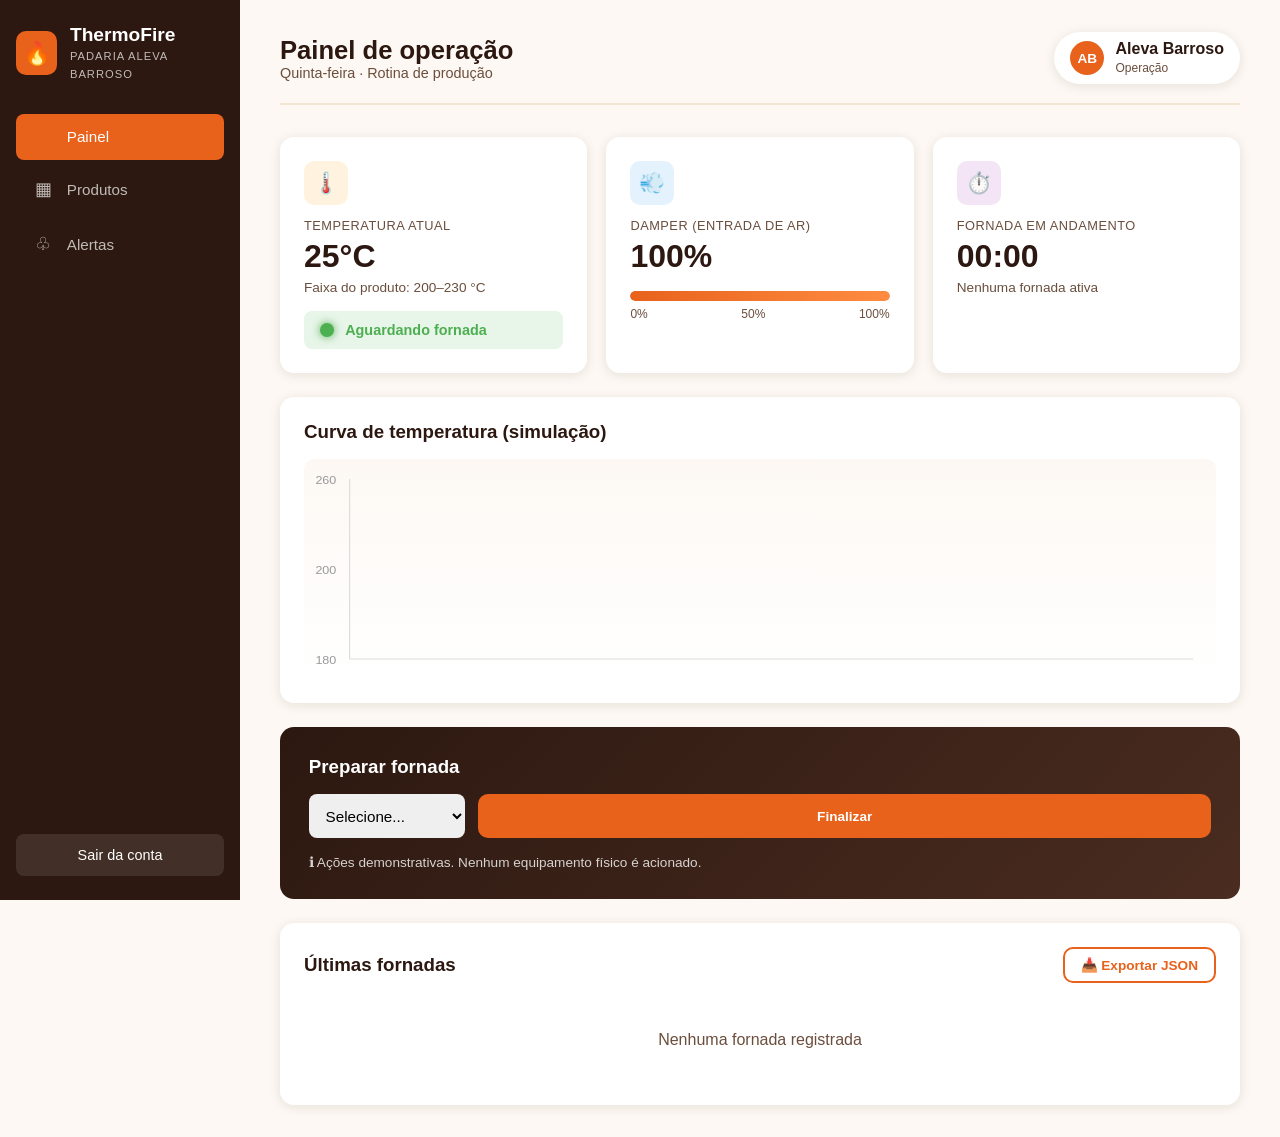
==== index.html @ 8287d2c8 "padaria" ====
<!DOCTYPE html>
<html lang="pt-BR">
<head>
  <meta charset="UTF-8">
  <title>Painel | ThermoFire</title>
  <link rel="stylesheet" href="stylle.css">
</head>
<body>
  <div class="app">
    <aside class="sidebar">
      <div class="auth-logo">
        <div class="auth-logo-icon">🔥</div>
        <div><h2>ThermoFire</h2><small>PADARIA ALEVA BARROSO</small></div>
      </div>
      <nav>
        <a href="index.html" class="active"><span class="icon"></span>Painel</a>
        <a href="produtos.html"><span class="icon">▦</span>Produtos</a>
        <a href="alertas.html"><span class="icon">♧</span>Alertas</a>
      </nav>
      <div class="sidebar-footer">
        <button id="btn-logout"> Sair da conta</button>
      </div>
    </aside>

    <main class="main">
      <div class="topbar">
        <div>
          <h1>Painel de operação</h1>
          <p>Quinta-feira · Rotina de produção</p>
        </div>
        <div class="user-badge">
          <div class="user-avatar">AB</div>
          <div><strong>Aleva Barroso</strong><br><small>Operação</small></div>
        </div>
      </div>

      <div class="grid">
        <div class="card">
          <div class="card-icon laranja">🌡️</div>
          <div class="card-label">Temperatura atual</div>
          <div class="card-value" id="cur-temp">25°C</div>
          <div class="card-sub">Faixa do produto: 200–230 °C</div>
          <div class="status verde">
            <div class="led verde" id="led"></div>
            <span id="status-txt">Aguardando fornada</span>
          </div>
        </div>

        <div class="card">
          <div class="card-icon azul">💨</div>
          <div class="card-label">Damper (entrada de ar)</div>
          <div class="card-value" id="damper-val">100%</div>
          <div class="damper-bar"><div class="damper-fill" id="damper-fill" style="width:100%"></div></div>
          <div class="damper-labels"><span>0%</span><span>50%</span><span>100%</span></div>
        </div>

        <div class="card">
          <div class="card-icon roxo">⏱️</div>
          <div class="card-label">Fornada em andamento</div>
          <div class="card-value" id="baking-time">00:00</div>
          <div class="card-sub" id="prod-name">Nenhuma fornada ativa</div>
        </div>
      </div>

      <div class="chart-box">
        <h3>Curva de temperatura (simulação)</h3>
        <div class="chart">
          <svg viewBox="0 0 800 220" preserveAspectRatio="none">
            <line x1="40" y1="20" x2="40" y2="200" stroke="#ddd"/>
            <line x1="40" y1="200" x2="780" y2="200" stroke="#ddd"/>
            <text x="10" y="25" font-size="11" fill="#999">260</text>
            <text x="10" y="115" font-size="11" fill="#999">200</text>
            <text x="10" y="205" font-size="11" fill="#999">180</text>
          </svg>
        </div>
      </div>

      <div class="baking-box">
        <h3>Preparar fornada</h3>
        <div class="baking-controls">
          <select id="sel-produto"></select>
          <button class="btn btn-primary btn-sm" onclick="document.getElementById('modal-fim').classList.add('show')">Finalizar</button>
        </div>
        <p style="margin-top:1rem;font-size:0.85rem;opacity:0.8">
          ℹ Ações demonstrativas. Nenhum equipamento físico é acionado.
        </p>
      </div>

      <div class="card">
        <div style="display:flex;justify-content:space-between;align-items:center;margin-bottom:1rem">
          <h3>Últimas fornadas</h3>
          <button class="btn btn-outline btn-sm" id="btn-export">📥 Exportar JSON</button>
        </div>
        <div id="hist-lista"></div>
      </div>
    </main>
  </div>

  <!-- Modal finalizar fornada -->
  <div class="modal-bg" id="modal-fim">
    <div class="modal">
      <h3>Como ficou esta fornada?</h3>
      <form id="fim-form">
        <div class="field">
          <label>Avaliação</label>
          <select id="fim-qual" required>
            <option value="ótimo">Ótimo</option>
            <option value="aceitável">Aceitável</option>
            <option value="fora do ponto">Fora do ponto</option>
          </select>
        </div>
        <div class="field">
          <label>Observações</label>
          <textarea id="fim-obs" rows="3"></textarea>
        </div>
        <div class="modal-actions">
          <button type="button" class="btn btn-outline" onclick="document.getElementById('modal-fim').classList.remove('show')">Cancelar</button>
          <button class="btn btn-primary">Salvar resultado</button>
        </div>
      </form>
    </div>
  </div>

  <script src="script.js"></script>
</body>
</html>
---- stylle.css ----
* { margin: 0; padding: 0; box-sizing: border-box; }

:root {
  --cor1: #E8621C;
  --cor2: #2C1810;
  --cor3: #FDF8F3;
  --cor4: #F5E6D3;
  --verde: #4CAF50;
  --amarelo: #FFC107;
  --vermelho: #F44336;
  --sombra: 0 2px 12px rgba(44,24,16,0.1);
}

body {
  font-family: 'Segoe UI', sans-serif;
  background: var(--cor3);
  color: var(--cor2);
  min-height: 100vh;
}

/* ===== AUTH ===== */
.auth {
  display: grid;
  grid-template-columns: 1fr 1fr;
  min-height: 100vh;
}

.auth-left {
  background: linear-gradient(135deg, var(--cor2), #4A2C20);
  color: #fff;
  padding: 4rem;
  display: flex;
  flex-direction: column;
  justify-content: center;
  position: relative;
  overflow: hidden;
}

.auth-left::before {
  content: '';
  position: absolute;
  inset: 0;
  background: url('assets/pao-artesanal.jpg') center/cover;
  opacity: 0.15;
}

.auth-left > * { position: relative; z-index: 1; }

.auth-left h1 { font-size: 2.8rem; line-height: 1.15; margin-bottom: 1rem; }
.auth-left h1 span { color: #FF8C42; }
.auth-left p { font-size: 1.05rem; opacity: 0.9; line-height: 1.7; }
.auth-logo { display: flex; align-items: center; gap: 0.8rem; margin-bottom: 3rem; }
.auth-logo-icon {
  width: 44px; height: 44px;
  background: var(--cor1);
  border-radius: 10px;
  display: grid; place-items: center;
  font-size: 1.4rem;
}
.auth-logo h2 { font-size: 1.2rem; }
.auth-logo small { opacity: 0.7; font-size: 0.7rem; letter-spacing: 1px; }

.auth-right {
  padding: 3rem;
  display: grid;
  place-items: center;
}

.auth-form { width: 100%; max-width: 400px; }
.auth-form h2 { font-size: 1.8rem; margin-bottom: 0.3rem; }
.auth-form > p { color: #6B4E3D; margin-bottom: 2rem; }

.field { margin-bottom: 1.2rem; }
.field label { display: block; font-size: 0.85rem; font-weight: 600; margin-bottom: 0.4rem; }
.field input, .field select, .field textarea {
  width: 100%;
  padding: 0.9rem 1rem;
  border: 2px solid var(--cor4);
  border-radius: 10px;
  font-size: 0.95rem;
  background: #fff;
  transition: border 0.2s;
}
.field input:focus, .field select:focus, .field textarea:focus {
  outline: none;
  border-color: var(--cor1);
}

.btn {
  padding: 0.9rem 1.6rem;
  border: none;
  border-radius: 10px;
  font-size: 0.95rem;
  font-weight: 600;
  cursor: pointer;
  transition: all 0.2s;
}
.btn-primary { background: var(--cor1); color: #fff; width: 100%; }
.btn-primary:hover { background: #C44F14; transform: translateY(-2px); }
.btn-outline { background: transparent; color: var(--cor1); border: 2px solid var(--cor1); }
.btn-outline:hover { background: var(--cor1); color: #fff; }
.btn-danger { background: var(--vermelho); color: #fff; }
.btn-sm { padding: 0.5rem 1rem; font-size: 0.85rem; }

.auth-footer {
  margin-top: 2rem;
  padding-top: 1.5rem;
  border-top: 1px solid var(--cor4);
  text-align: center;
  font-size: 0.9rem;
  color: #6B4E3D;
}
.auth-footer a { color: var(--cor1); font-weight: 600; text-decoration: none; }

/* ===== APP LAYOUT ===== */
.app { display: grid; grid-template-columns: 240px 1fr; min-height: 100vh; }

.sidebar {
  background: var(--cor2);
  color: #fff;
  padding: 1.5rem 1rem;
  position: sticky;
  top: 0;
  height: 100vh;
  display: flex;
  flex-direction: column;
}

.sidebar .auth-logo { margin-bottom: 2rem; }
.sidebar nav a {
  display: flex;
  align-items: center;
  gap: 0.8rem;
  padding: 0.9rem 1rem;
  color: rgba(255,255,255,0.7);
  text-decoration: none;
  border-radius: 8px;
  margin-bottom: 0.3rem;
  transition: all 0.2s;
  font-size: 0.95rem;
}
.sidebar nav a:hover, .sidebar nav a.active {
  background: var(--cor1);
  color: #fff;
}
.sidebar nav a .icon { font-size: 1.1rem; width: 22px; text-align: center; }

.sidebar-footer { margin-top: auto; }
.sidebar-footer button {
  width: 100%;
  padding: 0.8rem;
  background: rgba(255,255,255,0.1);
  border: none;
  color: #fff;
  border-radius: 8px;
  cursor: pointer;
  font-size: 0.9rem;
}
.sidebar-footer button:hover { background: var(--vermelho); }

.main { padding: 2rem 2.5rem; }

.topbar {
  display: flex;
  justify-content: space-between;
  align-items: center;
  margin-bottom: 2rem;
  padding-bottom: 1.2rem;
  border-bottom: 2px solid var(--cor4);
}
.topbar h1 { font-size: 1.6rem; }
.topbar p { color: #6B4E3D; font-size: 0.9rem; }

.user-badge {
  display: flex;
  align-items: center;
  gap: 0.7rem;
  padding: 0.5rem 1rem;
  background: #fff;
  border-radius: 50px;
  box-shadow: var(--sombra);
}
.user-avatar {
  width: 34px; height: 34px;
  background: var(--cor1);
  border-radius: 50%;
  display: grid; place-items: center;
  color: #fff; font-weight: 600; font-size: 0.85rem;
}
.user-badge small { color: #6B4E3D; font-size: 0.75rem; }

/* ===== CARDS ===== */
.grid {
  display: grid;
  grid-template-columns: repeat(auto-fit, minmax(260px, 1fr));
  gap: 1.2rem;
  margin-bottom: 1.5rem;
}

.card {
  background: #fff;
  border-radius: 14px;
  padding: 1.5rem;
  box-shadow: var(--sombra);
}
.card-label { font-size: 0.8rem; color: #6B4E3D; text-transform: uppercase; letter-spacing: 0.5px; }
.card-value { font-size: 2rem; font-weight: 700; margin: 0.3rem 0; }
.card-sub { font-size: 0.85rem; color: #6B4E3D; }

.card-icon {
  width: 44px; height: 44px;
  border-radius: 10px;
  display: grid; place-items: center;
  font-size: 1.3rem;
  margin-bottom: 0.8rem;
}
.card-icon.laranja { background: #FFF3E0; }
.card-icon.azul { background: #E3F2FD; }
.card-icon.roxo { background: #F3E5F5; }

/* ===== STATUS LED ===== */
.status {
  display: flex;
  align-items: center;
  gap: 0.7rem;
  padding: 0.7rem 1rem;
  border-radius: 8px;
  margin-top: 1rem;
  font-weight: 600;
  font-size: 0.9rem;
}
.status.verde { background: #E8F5E9; color: var(--verde); }
.status.amarelo { background: #FFF3E0; color: #F57C00; }
.status.vermelho { background: #FFEBEE; color: var(--vermelho); }

.led {
  width: 14px; height: 14px;
  border-radius: 50%;
  animation: pulse 2s infinite;
}
.led.verde { background: var(--verde); box-shadow: 0 0 8px var(--verde); }
.led.amarelo { background: var(--amarelo); box-shadow: 0 0 8px var(--amarelo); }
.led.vermelho { background: var(--vermelho); box-shadow: 0 0 8px var(--vermelho); animation-duration: 0.5s; }

@keyframes pulse { 0%,100% { opacity: 1; } 50% { opacity: 0.4; } }

/* ===== DAMPER ===== */
.damper-bar {
  height: 10px;
  background: var(--cor4);
  border-radius: 5px;
  overflow: hidden;
  margin-top: 1rem;
}
.damper-fill {
  height: 100%;
  background: linear-gradient(90deg, var(--cor1), #FF8C42);
  border-radius: 5px;
  transition: width 0.5s;
}
.damper-labels {
  display: flex;
  justify-content: space-between;
  font-size: 0.75rem;
  color: #6B4E3D;
  margin-top: 0.4rem;
}

/* ===== BAKING ===== */
.baking-box {
  background: linear-gradient(135deg, var(--cor2), #4A2C20);
  color: #fff;
  border-radius: 14px;
  padding: 1.8rem;
  margin-bottom: 1.5rem;
}
.baking-box h3 { margin-bottom: 1rem; }
.baking-box select {
  flex: 1;
  padding: 0.8rem;
  border-radius: 8px;
  border: none;
  font-size: 0.95rem;
}
.baking-controls { display: flex; gap: 0.8rem; margin-top: 1rem; }

/* ===== PRODUCTS ===== */
.products-grid {
  display: grid;
  grid-template-columns: repeat(auto-fill, minmax(260px, 1fr));
  gap: 1.2rem;
}

.product-card {
  background: #fff;
  border-radius: 14px;
  overflow: hidden;
  box-shadow: var(--sombra);
  transition: transform 0.2s;
}
.product-card:hover { transform: translateY(-4px); }
.product-card img { width: 100%; height: 160px; object-fit: cover; }
.product-card-body { padding: 1.2rem; }
.product-card-body h4 { font-size: 1.05rem; margin-bottom: 0.2rem; }
.product-card-body .cat { font-size: 0.75rem; color: var(--cor1); text-transform: uppercase; letter-spacing: 0.5px; }
.product-card-body .specs { display: flex; gap: 1rem; margin: 0.8rem 0; font-size: 0.85rem; color: #6B4E3D; }
.product-actions { display: flex; gap: 0.5rem; }
.product-actions button {
  width: 34px; height: 34px;
  border: none;
  border-radius: 8px;
  cursor: pointer;
  font-size: 1rem;
}
.product-actions .edit { background: #E3F2FD; }
.product-actions .del { background: #FFEBEE; }

/* ===== MODAL ===== */
.modal-bg {
  position: fixed;
  inset: 0;
  background: rgba(0,0,0,0.5);
  display: none;
  place-items: center;
  z-index: 100;
}
.modal-bg.show { display: grid; }
.modal {
  background: #fff;
  border-radius: 14px;
  padding: 2rem;
  width: 90%;
  max-width: 480px;
  max-height: 90vh;
  overflow-y: auto;
}
.modal h3 { margin-bottom: 1.5rem; font-size: 1.3rem; }
.modal-actions { display: flex; gap: 0.8rem; margin-top: 1.5rem; }
.modal-actions .btn { flex: 1; }

/* ===== ALERTS ===== */
.alert-item {
  padding: 1rem;
  border-radius: 10px;
  border-left: 4px solid;
  margin-bottom: 0.8rem;
}
.alert-item.info { background: #E3F2FD; border-color: #2196F3; }
.alert-item.warn { background: #FFF3E0; border-color: var(--amarelo); }
.alert-item.err { background: #FFEBEE; border-color: var(--vermelho); }
.alert-item.ok { background: #E8F5E9; border-color: var(--verde); }
.alert-item h4 { font-size: 0.95rem; margin-bottom: 0.2rem; }
.alert-item p { font-size: 0.85rem; color: #6B4E3D; }

/* ===== CHART ===== */
.chart-box {
  background: #fff;
  border-radius: 14px;
  padding: 1.5rem;
  box-shadow: var(--sombra);
  margin-bottom: 1.5rem;
}
.chart-box h3 { margin-bottom: 1rem; }
.chart {
  height: 220px;
  background: linear-gradient(180deg, var(--cor3), #fff);
  border-radius: 10px;
  position: relative;
  overflow: hidden;
}
.chart svg { width: 100%; height: 100%; }

/* ===== RESPONSIVE ===== */
@media (max-width: 768px) {
  .auth { grid-template-columns: 1fr; }
  .auth-left { padding: 2rem; min-height: 250px; }
  .auth-left h1 { font-size: 2rem; }
  .app { grid-template-columns: 1fr; }
  .sidebar { position: relative; height: auto; flex-direction: row; flex-wrap: wrap; gap: 0.5rem; }
  .sidebar nav { display: flex; flex-wrap: wrap; }
  .sidebar-footer { width: 100%; }
  .main { padding: 1.2rem; }
}
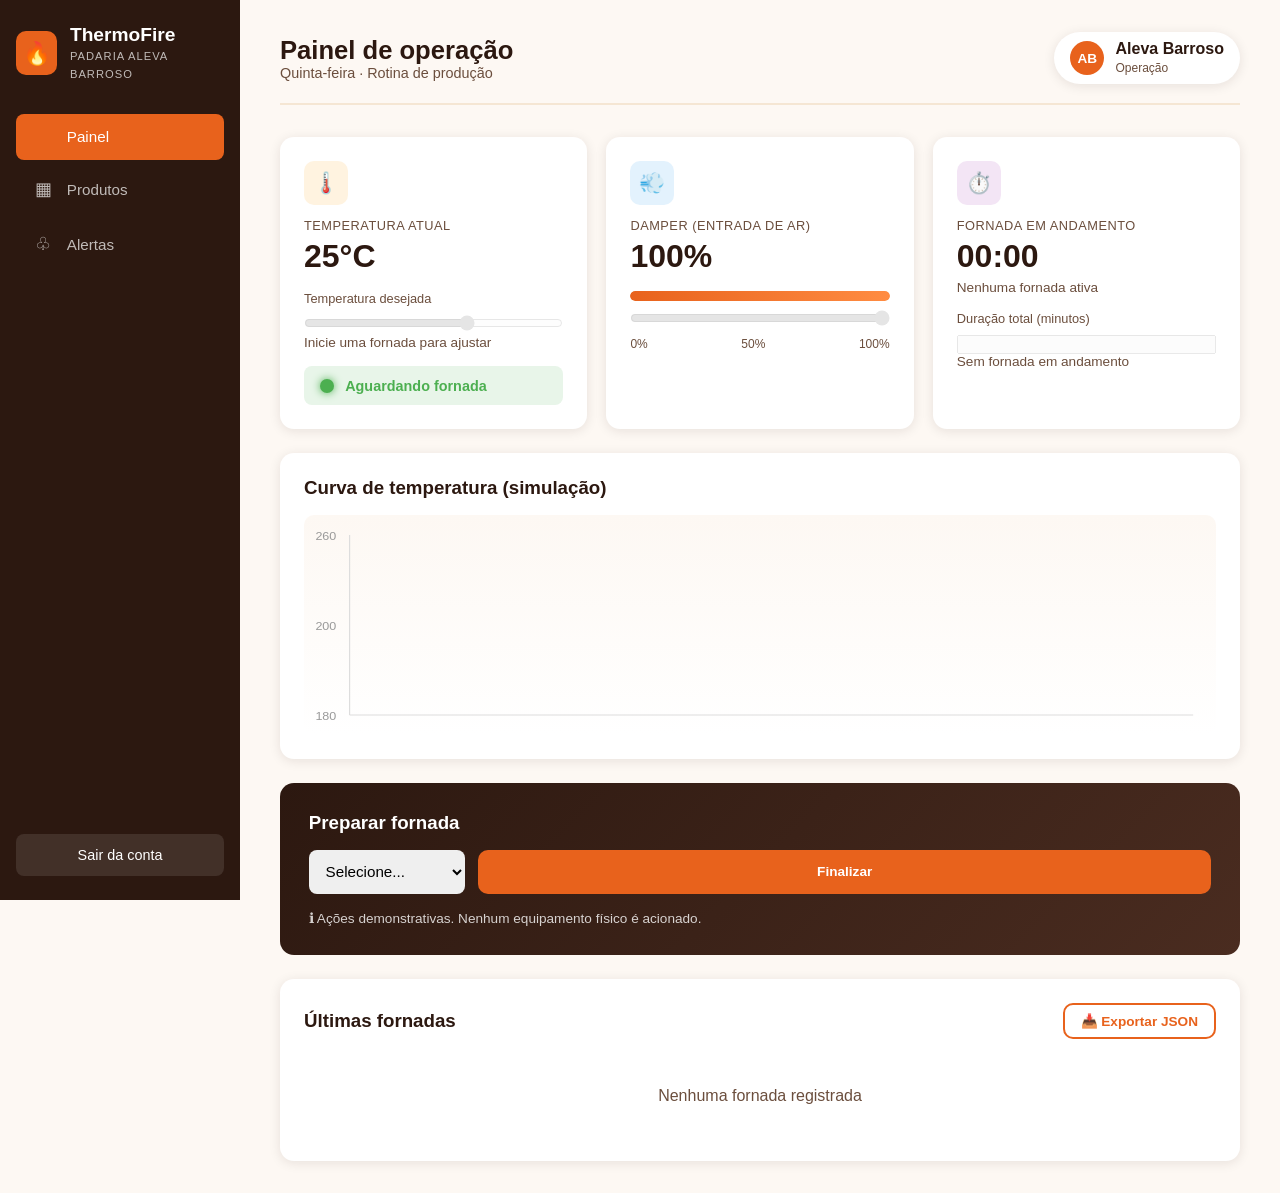
==== commit 9a683a3a: "Add baking controls and product images Co-authored-by: Copilot <223556219+Copilot@users.noreply.gith" ====
--- a/index.html
+++ b/index.html
@@ -39,7 +39,9 @@
           <div class="card-icon laranja">🌡️</div>
           <div class="card-label">Temperatura atual</div>
           <div class="card-value" id="cur-temp">25°C</div>
-          <div class="card-sub">Faixa do produto: 200–230 °C</div>
+          <label class="control-label" for="temp-alvo">Temperatura desejada</label>
+          <input class="range-control" id="temp-alvo" type="range" min="100" max="280" step="1" value="215" disabled>
+          <div class="card-sub" id="temp-alvo-label">Inicie uma fornada para ajustar</div>
           <div class="status verde">
             <div class="led verde" id="led"></div>
             <span id="status-txt">Aguardando fornada</span>
@@ -51,6 +53,7 @@
           <div class="card-label">Damper (entrada de ar)</div>
           <div class="card-value" id="damper-val">100%</div>
           <div class="damper-bar"><div class="damper-fill" id="damper-fill" style="width:100%"></div></div>
+          <input class="range-control" id="damper-control" type="range" min="0" max="100" step="1" value="100" disabled aria-label="Ajustar entrada do damper">
           <div class="damper-labels"><span>0%</span><span>50%</span><span>100%</span></div>
         </div>
 
@@ -59,6 +62,9 @@
           <div class="card-label">Fornada em andamento</div>
           <div class="card-value" id="baking-time">00:00</div>
           <div class="card-sub" id="prod-name">Nenhuma fornada ativa</div>
+          <label class="control-label" for="tempo-fornada">Duração total (minutos)</label>
+          <input class="range-control" id="tempo-fornada" type="number" min="1" max="180" step="1" disabled>
+          <div class="card-sub" id="baking-status" aria-live="polite">Sem fornada em andamento</div>
         </div>
       </div>
 
@@ -79,7 +85,7 @@
         <h3>Preparar fornada</h3>
         <div class="baking-controls">
           <select id="sel-produto"></select>
-          <button class="btn btn-primary btn-sm" onclick="document.getElementById('modal-fim').classList.add('show')">Finalizar</button>
+          <button class="btn btn-primary btn-sm" id="btn-finalizar" disabled onclick="document.getElementById('modal-fim').classList.add('show')">Finalizar</button>
         </div>
         <p style="margin-top:1rem;font-size:0.85rem;opacity:0.8">
           ℹ Ações demonstrativas. Nenhum equipamento físico é acionado.
@@ -123,4 +129,4 @@
 
   <script src="script.js"></script>
 </body>
-</html>+</html>
--- a/stylle.css
+++ b/stylle.css
@@ -206,6 +206,9 @@
 .card-label { font-size: 0.8rem; color: #6B4E3D; text-transform: uppercase; letter-spacing: 0.5px; }
 .card-value { font-size: 2rem; font-weight: 700; margin: 0.3rem 0; }
 .card-sub { font-size: 0.85rem; color: #6B4E3D; }
+.control-label { display: block; margin-top: 1rem; font-size: 0.8rem; color: #6B4E3D; }
+.range-control { width: 100%; margin-top: 0.6rem; accent-color: var(--cor1); cursor: pointer; }
+.range-control:disabled { cursor: not-allowed; opacity: 0.5; }
 
 .card-icon {
   width: 44px; height: 44px;
